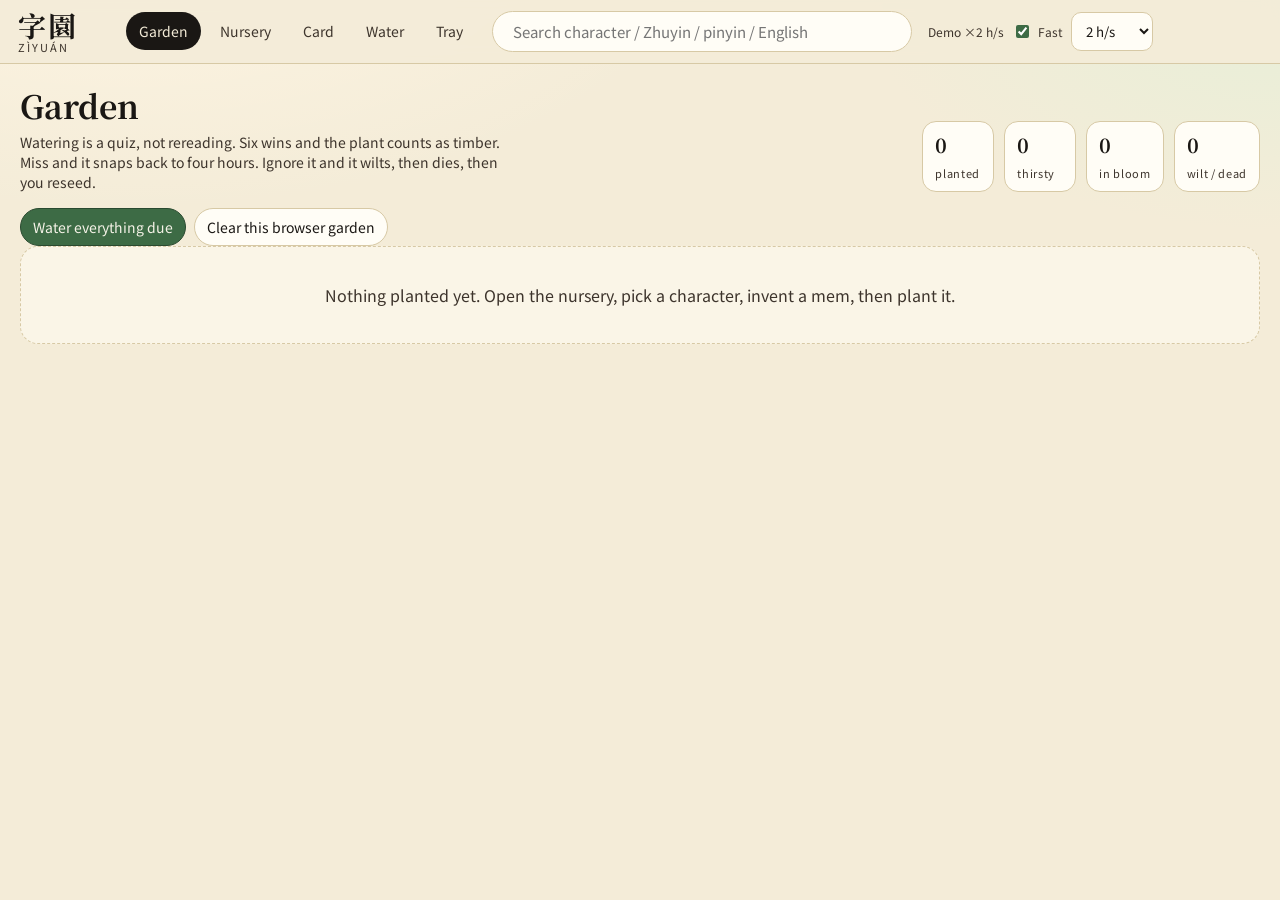
==== garden.html @ e7fdaecd "English landing sea of pots; plot 1 full; garden UI in English" ====
<!DOCTYPE html>
<html lang="en">
<head>
  <meta charset="utf-8" />
  <meta name="viewport" content="width=device-width, initial-scale=1" />
  <title>Zìyuán — Garden</title>
  <link rel="preconnect" href="https://fonts.googleapis.com" />
  <link rel="preconnect" href="https://fonts.gstatic.com" crossorigin />
  <link href="https://fonts.googleapis.com/css2?family=Noto+Sans+TC:wght@400;500;700&family=Noto+Serif+TC:wght@500;700&display=swap" rel="stylesheet" />
  <link rel="stylesheet" href="styles.css" />
</head>
<body>
  <div class="app">
    <header class="topbar">
      <a class="brand" href="index.html" style="text-decoration:none;color:inherit">
        <b>字園</b>
        <span>ZÌYUÁN</span>
      </a>
      <nav class="nav">
        <button data-view="garden" class="active">Garden</button>
        <button data-view="nursery">Nursery</button>
        <button data-view="profile">Card</button>
        <button data-view="water">Water</button>
        <button data-view="lesson">Tray</button>
      </nav>
      <div class="search">
        <input id="q" placeholder="Search character / Zhuyin / pinyin / English" />
      </div>
      <div class="clockbox">
        <span id="demo-flag">Demo clock</span>
        <label class="chk"><input type="checkbox" id="demo-toggle" checked /> Fast</label>
        <select id="demo-rate">
          <option value="0.5">0.5 h/s</option>
          <option value="2" selected>2 h/s</option>
          <option value="12">12 h/s</option>
          <option value="72">3 d/s</option>
        </select>
      </div>
    </header>
    <main>
      <section class="view on" data-view="garden">
        <div class="hero">
          <div>
            <h1>Garden</h1>
            <p>Watering is a quiz, not rereading. Six wins and the plant counts as timber. Miss and it snaps back to four hours. Ignore it and it wilts, then dies, then you reseed.</p>
          </div>
          <div class="stats">
            <div class="stat"><b id="g-planted">0</b><span>planted</span></div>
            <div class="stat"><b id="g-due">0</b><span>thirsty</span></div>
            <div class="stat"><b id="g-bloom">0</b><span>in bloom</span></div>
            <div class="stat"><b id="g-wilt">0</b><span>wilt / dead</span></div>
          </div>
        </div>
        <div class="actions">
          <button class="btn" id="water-all">Water everything due</button>
          <button class="btn ghost" id="clear-garden">Clear this browser garden</button>
        </div>
        <div class="pots" id="garden-pots"></div>
      </section>

      <section class="view" data-view="nursery">
        <div class="hero">
          <div>
            <h1>Nursery</h1>
            <p>Plot 1 is the open database: 1,200 street-and-screen characters, ordered by Taiwan text frequency. Plots 2–5 stay locked.</p>
          </div>
          <div class="stat"><b id="n-count">0</b><span>visible seeds</span></div>
        </div>
        <div class="beds">
          <button data-lv="1" class="on">Plot 1 · Street 1–1200</button>
          <button data-lv="2" class="locked" disabled>Plot 2 · soon</button>
          <button data-lv="3" class="locked" disabled>Plot 3 · soon</button>
          <button data-lv="4" class="locked" disabled>Plot 4 · soon</button>
          <button data-lv="5" class="locked" disabled>Plot 5 · soon</button>
        </div>
        <div class="settings-row">
          <label class="chk"><input type="checkbox" id="adult-toggle" /> Adult mems</label>
          <label class="chk"><input type="checkbox" id="pinyin-toggle" /> Show pinyin</label>
          <span class="pager">
            <button class="btn ghost" id="prev-page">Prev</button>
            <span id="n-page">1</span>
            <button class="btn ghost" id="next-page">Next</button>
          </span>
        </div>
        <div class="catalog-grid" id="catalog-grid"></div>
      </section>

      <section class="view" data-view="profile">
        <div class="lookup">
          <div class="lookup-bar">
            <div>
              <div class="kicker">Dictionary</div>
              <h1 class="lookup-title">Lookup</h1>
            </div>
            <label class="chk rich-toggle">
              <input type="checkbox" id="rich-toggle" />
              Full pot
            </label>
          </div>
          <div class="flip-wrap" id="flip-wrap">
            <div class="flip-card" id="flip-card">
              <div class="flip-face flip-front">
                <div class="tian replay" id="tian"><div class="big" id="p-glyph">字</div></div>
                <div class="lookup-zy" id="p-zy"></div>
              </div>
              <div class="flip-face flip-back">
                <div class="en-card">
                  <div class="kicker">English</div>
                  <p id="p-en-short">—</p>
                </div>
              </div>
            </div>
          </div>
          <div class="lookup-actions">
            <button class="btn" id="btn-flip">Flip · English</button>
            <button class="btn ghost" id="btn-speak-f">Female</button>
            <button class="btn ghost" id="btn-speak-m">Male</button>
            <button class="btn ghost" id="btn-replay">Replay brush</button>
          </div>
        </div>
        <div class="dossier" id="rich-panel" hidden>
          <div class="glyph-stage compact">
            <div class="meta-row">
              <span class="chip lv" id="p-rank">#</span>
              <span class="chip" id="p-stk"></span>
              <span class="chip" id="p-stage"></span>
            </div>
            <div class="actions">
              <button class="btn" id="btn-seed">Plant in garden</button>
              <button class="btn ghost" id="btn-tray">Add to tray</button>
            </div>
          </div>
          <div class="panel">
            <h2>Ledger</h2>
            <p class="lead" id="p-hook"></p>
            <div class="meta-row" id="p-stone-chips"></div>
            <p class="lead" id="p-weather"></p>
            <h2>Gloss</h2>
            <p class="lead" id="p-en"></p>
            <p class="lead" id="p-tw" style="display:none"></p>
            <div class="readings" id="p-readings"></div>
            <div class="meta-row"><span id="p-py"></span></div>
            <h2>Taiwan words</h2>
            <div class="words" id="p-words"></div>
            <h2>Lookalikes</h2>
            <div class="meta-row" id="p-look"></div>
            <h2>Mem</h2>
            <p class="lead">You pick one before the first planting. Dumber is better.</p>
            <div class="mems" id="p-mems"></div>
            <textarea id="new-mem" rows="2" placeholder="Invent one"></textarea>
            <div class="actions">
              <label class="chk"><input type="checkbox" id="mem-adult" /> Adult</label>
              <button class="btn" id="btn-add-mem">Use this</button>
            </div>
            <h2>Private notes</h2>
            <textarea id="p-notes" rows="3" placeholder="Stays on this browser"></textarea>
          </div>
        </div>
      </section>

      <section class="view" data-view="water">
        <div class="hero">
          <div>
            <h1>Water</h1>
            <p>Only thirsty and wilted pots. Character → meaning, or Zhuyin → character. A miss resets to four hours.</p>
          </div>
          <div class="stat"><b id="w-due">0</b><span>thirsty</span></div>
        </div>
        <div id="quiz-wrap"></div>
      </section>

      <section class="view" data-view="lesson">
        <div class="hero">
          <div>
            <h1>Tray</h1>
            <p>A holding tray. Graded beds come later.</p>
          </div>
          <div class="stat"><b id="tray-count">0</b><span>on the tray</span></div>
        </div>
        <div class="tray" id="tray"></div>
        <p class="footer-note" id="lesson-note"></p>
      </section>
    </main>
  </div>
  <div class="toast" id="toast"></div>
  <script src="catalog-1.js"></script>
  <script src="catalog-2.js"></script>
  <script src="catalog-3.js"></script>
  <script src="app.js"></script>
</body>
</html>
---- styles.css ----
:root {
  --ink: #1a1714;
  --ink-soft: #3d342c;
  --paper: #f4ecd8;
  --paper-2: #efe4c8;
  --rule: #d7c9a5;
  --moss: #3d6b45;
  --moss-2: #2a4a30;
  --leaf: #7cae62;
  --bud: #c45c6a;
  --pot: #b5683a;
  --pot-dark: #7a3e22;
  --gold: #c9a227;
  --thirst: #c4843a;
  --wilt: #8a6a4a;
  --dead: #5a5148;
  --warn: #a33b2c;
  --chip-tw: #2f5d50;
  --chip-cn: #6b4a3a;
  --shadow: 0 10px 28px rgba(40, 28, 12, .12);
  --serif: "Noto Serif TC", "I.Ming", "PMingLiU", serif;
  --sans: "Noto Sans TC", "PingFang TC", "Heiti TC", sans-serif;
  --mono: "Noto Sans TC", sans-serif;
}

* { box-sizing: border-box; }
html, body { margin: 0; height: 100%; }
body {
  font-family: var(--sans);
  background:
    radial-gradient(1200px 600px at 10% -10%, #fff6e4 0%, transparent 50%),
    radial-gradient(900px 500px at 100% 0%, #e7efd8 0%, transparent 46%),
    var(--paper);
  color: var(--ink);
  min-height: 100%;
}

.app { display: flex; flex-direction: column; min-height: 100%; }

.topbar {
  display: flex; align-items: center; gap: 16px;
  padding: 10px 18px;
  border-bottom: 1px solid var(--rule);
  background: rgba(244, 236, 216, .92);
  backdrop-filter: blur(8px);
  position: sticky; top: 0; z-index: 20;
}
.brand { display: flex; flex-direction: column; line-height: 1.1; min-width: 92px; }
.brand b { font-family: var(--serif); font-size: 28px; font-weight: 700; letter-spacing: .08em; }
.brand span { font-size: 11px; color: var(--ink-soft); letter-spacing: .18em; }
.nav { display: flex; gap: 6px; flex-wrap: wrap; }
.nav button, .iconbtn, .btn {
  font-family: var(--sans);
  border: 1px solid transparent;
  background: transparent;
  color: var(--ink-soft);
  padding: 8px 12px;
  border-radius: 999px;
  cursor: pointer;
  font-size: 14px;
}
.nav button.active {
  background: var(--ink);
  color: var(--paper);
}
.btn {
  background: var(--moss);
  color: #f6f3e8;
  border-color: var(--moss-2);
}
.btn.ghost { background: #fffdf6; color: var(--ink); border-color: var(--rule); }
.btn.warn { background: var(--warn); border-color: #7a2418; }
.btn:disabled { opacity: .45; cursor: not-allowed; }
.iconbtn { padding: 6px 8px; }
.grow { flex: 1; }
.search {
  flex: 1; min-width: 160px; max-width: 420px;
  display: flex; align-items: center;
  background: #fffdf6;
  border: 1px solid var(--rule);
  border-radius: 999px;
  padding: 0 12px;
}
.search input {
  width: 100%; border: 0; background: transparent;
  padding: 9px 8px; font: 15px var(--sans); outline: none; color: var(--ink);
}
.clockbox { font-size: 12px; color: var(--ink-soft); display: flex; align-items: center; gap: 8px; }
.clockbox select, .clockbox input[type=checkbox] { accent-color: var(--moss); }
select, textarea {
  font-family: var(--sans);
  border: 1px solid var(--rule);
  background: #fffdf6;
  border-radius: 10px;
  padding: 8px 10px;
  color: var(--ink);
}

main { flex: 1; padding: 18px 20px 88px; max-width: 1280px; margin: 0 auto; width: 100%; }
.view { display: none; }
.view.on { display: block; }

.hero {
  display: flex; justify-content: space-between; gap: 16px; align-items: flex-end;
  margin-bottom: 16px;
}
.hero h1 { font-family: var(--serif); font-weight: 700; font-size: 32px; margin: 0; }
.hero p { margin: 4px 0 0; color: var(--ink-soft); font-size: 14px; max-width: 62ch; }
.stats { display: flex; gap: 10px; flex-wrap: wrap; }
.stat {
  background: #fffdf6; border: 1px solid var(--rule); border-radius: 14px;
  padding: 8px 12px; min-width: 72px;
}
.stat b { display: block; font-family: var(--serif); font-size: 20px; }
.stat span { font-size: 11px; color: var(--ink-soft); letter-spacing: .06em; }

.beds { display: flex; gap: 8px; flex-wrap: wrap; margin: 8px 0 16px; }
.beds button {
  border: 1px solid var(--rule); background: #fffdf6; border-radius: 999px;
  padding: 6px 12px; cursor: pointer; font-family: var(--sans); color: var(--ink-soft);
}
.beds button.on { background: var(--ink); color: var(--paper); }

.pots {
  display: grid;
  grid-template-columns: repeat(auto-fill, minmax(118px, 1fr));
  gap: 14px;
}
.pot {
  background: #fffdf6;
  border: 1px solid var(--rule);
  border-radius: 18px;
  padding: 10px 8px 12px;
  text-align: center;
  cursor: pointer;
  box-shadow: var(--shadow);
  position: relative;
  transition: transform .15s ease;
}
.pot:hover { transform: translateY(-2px); }
.pot .glyph {
  font-family: var(--serif);
  font-size: 46px;
  line-height: 1.15;
  font-weight: 600;
}
.pot .zy { font-size: 13px; color: var(--moss-2); letter-spacing: .04em; min-height: 18px; }
.pot .stage { font-size: 11px; color: var(--ink-soft); margin-top: 4px; }
.pot .due { position: absolute; top: 8px; right: 8px; width: 8px; height: 8px; border-radius: 50%; }
.pot.seed .glyph { color: #6b5a3a; }
.pot.sprout .glyph { color: #4d7a3e; }
.pot.leaf .glyph { color: var(--moss); }
.pot.bud .glyph { color: #8a3d4a; }
.pot.bloom .glyph { color: var(--ink); }
.pot.thirsty { outline: 2px solid var(--thirst); }
.pot.wilt { filter: saturate(.5); }
.pot.dead { opacity: .55; filter: grayscale(.7); }
.plant-emoji { font-size: 16px; height: 20px; }

.empty {
  border: 1px dashed var(--rule);
  border-radius: 18px;
  padding: 36px 20px;
  text-align: center;
  color: var(--ink-soft);
  background: rgba(255,253,246,.5);
}

.catalog-grid {
  display: grid;
  grid-template-columns: repeat(auto-fill, minmax(92px, 1fr));
  gap: 8px;
}
.tile {
  background: #fffdf6;
  border: 1px solid var(--rule);
  border-radius: 14px;
  padding: 8px 4px 10px;
  text-align: center;
  cursor: pointer;
}
.tile .g { font-family: var(--serif); font-size: 34px; line-height: 1.1; }
.tile .m { font-size: 10px; color: var(--ink-soft); }
.tile .r { font-size: 10px; color: var(--gold); }
.tile.planted { box-shadow: inset 0 0 0 2px var(--leaf); }
.tile .twdot { color: var(--chip-tw); font-size: 10px; }

.pager { display: flex; gap: 8px; align-items: center; margin: 14px 0; color: var(--ink-soft); font-size: 13px; }

.lookup { max-width: 480px; margin: 0 auto 28px; }
.lookup-bar { display: flex; justify-content: space-between; align-items: flex-end; gap: 12px; margin-bottom: 14px; }
.lookup-title { font-family: var(--serif); font-size: 28px; margin: 0; }
.kicker { letter-spacing: .16em; font-size: 11px; color: var(--ink-soft); text-transform: uppercase; }
.lookup-zy { text-align: center; font-size: 28px; letter-spacing: .12em; margin-top: 12px; color: var(--moss-2); min-height: 36px; }
.lookup-actions { display: flex; flex-wrap: wrap; gap: 8px; margin-top: 14px; justify-content: center; }
.lookup .note { text-align: center; font-size: 12px; color: var(--ink-soft); }

.flip-wrap { perspective: 1200px; }
.flip-card {
  position: relative;
  transform-style: preserve-3d;
  transition: transform .55s cubic-bezier(.2,.7,.2,1);
}
.flip-card.flipped { transform: rotateY(180deg); }
.flip-face { backface-visibility: hidden; -webkit-backface-visibility: hidden; }
.flip-back {
  position: absolute; inset: 0;
  transform: rotateY(180deg);
  display: grid; place-items: center;
  background: #fffdf6;
  border: 1px solid var(--rule);
  border-radius: 22px;
  padding: 24px;
}
.en-card { text-align: center; max-width: 28ch; }
.en-card p { font-family: "Noto Serif TC", serif; font-size: 26px; line-height: 1.35; margin: 8px 0 0; }
.rich-toggle { background: #fffdf6; border: 1px solid var(--rule); border-radius: 999px; padding: 6px 12px; }

.dossier { display: grid; grid-template-columns: 280px 1fr; gap: 22px; }
.dossier[hidden] { display: none !important; }
@media (max-width: 840px) { .dossier { grid-template-columns: 1fr; } }
.glyph-stage.compact { padding-top: 8px; }

.glyph-stage {
  background: #fffdf6;
  border: 1px solid var(--rule);
  border-radius: 22px;
  padding: 18px;
  box-shadow: var(--shadow);
}
.tian[data-color="ink"] { box-shadow: inset 0 0 0 3px #1a1714; }
.tian[data-color="moss"] { box-shadow: inset 0 0 0 3px #3d6b45; }
.tian[data-color="kiln"] { box-shadow: inset 0 0 0 3px #b5683a; }
.tian[data-color="jade"] { box-shadow: inset 0 0 0 3px #2f5d50; }
.tian[data-color="night"] { box-shadow: inset 0 0 0 3px #243a55; }
.tian[data-color="bone"] { box-shadow: inset 0 0 0 3px #8a6a4a; }
.tian[data-color="gold"] { box-shadow: inset 0 0 0 3px #c9a227; }
.tian {
  width: 100%;
  aspect-ratio: 1;
  border: 2px solid #c9b894;
  background:
    linear-gradient(#e6d7b0, #e6d7b0) center/100% 1px no-repeat,
    linear-gradient(#e6d7b0, #e6d7b0) center/1px 100% no-repeat,
    #faf6ea;
  display: grid; place-items: center;
  position: relative;
  overflow: hidden;
}
.tian .big {
  font-family: var(--serif);
  font-size: min(42vw, 220px);
  font-weight: 600;
  line-height: 1;
  animation: brushIn 1.1s ease both;
}
@keyframes brushIn {
  from { clip-path: inset(0 100% 0 0); filter: blur(2px); opacity: .2; }
  to { clip-path: inset(0 0 0 0); filter: blur(0); opacity: 1; }
}
.tian.replay .big { animation: none; }
.tian.replay .big { animation: brushIn 1.1s ease both; }

.meta-row { display: flex; gap: 8px; flex-wrap: wrap; margin-top: 12px; align-items: center; }
.chip {
  font-size: 12px; border-radius: 999px; padding: 3px 9px;
  background: #efe6cf; color: var(--ink-soft);
}
.chip.tw { background: #d7efe4; color: var(--chip-tw); }
.chip.cn { background: #f3e0d6; color: var(--chip-cn); }
.chip.lv { background: var(--ink); color: var(--paper); }

.actions { display: flex; gap: 8px; flex-wrap: wrap; margin-top: 14px; }

.panel h2 { font-family: var(--serif); font-size: 22px; margin: 0 0 8px; }
.panel p.lead { margin: 0 0 12px; color: var(--ink-soft); }
.readings { display: flex; gap: 8px; flex-wrap: wrap; margin-bottom: 10px; }
.rd {
  border: 1px solid var(--rule); border-radius: 12px; padding: 8px 10px; background: #fffdf6;
}
.rd b { display: block; font-size: 18px; }
.rd span { font-size: 12px; color: var(--ink-soft); }
.words { display: flex; flex-direction: column; gap: 8px; }
.word {
  display: grid; grid-template-columns: auto 1fr auto; gap: 10px; align-items: center;
  background: #fffdf6; border: 1px solid var(--rule); border-radius: 12px; padding: 8px 12px;
}
.word .ww { font-family: var(--serif); font-size: 22px; }
.word .we { font-size: 13px; color: var(--ink-soft); }

.mems { display: flex; flex-direction: column; gap: 10px; margin-top: 8px; }
.mem {
  border: 1px solid var(--rule); background: #fffdf6; border-radius: 14px; padding: 10px 12px;
}
.mem.adult { border-color: #e2b4ad; background: #fff6f3; }
.mem .row { display: flex; justify-content: space-between; gap: 8px; align-items: center; }
.votes { display: flex; gap: 6px; align-items: center; }
.votes button { border: 0; background: #efe6cf; border-radius: 8px; cursor: pointer; padding: 2px 8px; }

.quiz {
  max-width: 560px; margin: 24px auto; text-align: center;
}
.quiz .prompt {
  font-family: var(--serif); font-size: 88px; line-height: 1.1; margin: 10px 0;
}
.quiz .sub { color: var(--ink-soft); margin-bottom: 16px; }
.choices { display: grid; gap: 10px; }
.choices button {
  font-family: var(--sans); font-size: 18px; padding: 14px;
  border-radius: 14px; border: 1px solid var(--rule); background: #fffdf6; cursor: pointer;
}
.choices button.good { background: #d7efe4; border-color: var(--moss); }
.choices button.bad { background: #f3e0d6; border-color: var(--warn); }
.feedback { min-height: 28px; margin: 10px 0; font-size: 15px; }

.tray { display: flex; flex-wrap: wrap; gap: 8px; min-height: 72px;
  border: 1px dashed var(--rule); border-radius: 16px; padding: 12px; background: #fffdf6; }
.tray .chip-z {
  font-family: var(--serif); font-size: 28px; padding: 4px 10px;
  border: 1px solid var(--rule); border-radius: 12px; cursor: pointer; background: #faf6ea;
}

.footer-note {
  margin-top: 28px; font-size: 12px; color: var(--ink-soft); line-height: 1.55; max-width: 80ch;
}

.toast {
  position: fixed; bottom: 18px; left: 50%; transform: translateX(-50%);
  background: var(--ink); color: var(--paper); padding: 10px 16px; border-radius: 999px;
  font-size: 14px; display: none; z-index: 40;
}
.toast.on { display: block; }

.settings-row { display: flex; gap: 16px; flex-wrap: wrap; align-items: center; margin: 8px 0 16px; font-size: 14px; }
label.chk { display: flex; gap: 6px; align-items: center; cursor: pointer; }

.beds button.locked { opacity: .45; cursor: not-allowed; }

body.land { overflow-x: hidden; min-height: 100vh; }
.sea { position: fixed; inset: 0; z-index: 0; pointer-events: none; }
.float-pot {
  position: absolute;
  width: 64px; height: 78px;
  display: grid; place-items: center;
  font-family: var(--serif); font-size: 28px; font-weight: 700;
  background:
    radial-gradient(circle at 50% 18%, #fff8e8 0 18%, transparent 19%),
    linear-gradient(#efe0b8, #c9a56a 62%, #8a5a32 63%, #6b3f22);
  border-radius: 18px 18px 22px 22px;
  box-shadow: 0 10px 18px rgba(40,28,12,.18);
  transform: scale(var(--s, 1));
  animation: drift 14s ease-in-out infinite;
  color: var(--ink);
  pointer-events: auto;
  text-decoration: none;
}
.float-pot.gold { box-shadow: 0 0 0 2px #c9a227, 0 10px 18px rgba(40,28,12,.18); }
@keyframes drift {
  0%,100% { translate: 0 0; }
  50% { translate: 8px -14px; }
}
.land-top {
  position: relative; z-index: 2;
  display: flex; justify-content: space-between; align-items: center;
  padding: 16px 22px;
}
.land-hero {
  position: relative; z-index: 2;
  max-width: 760px; margin: 6vh auto 80px; padding: 0 20px;
}
.land-hero h1 {
  font-family: var(--serif); font-size: clamp(42px, 8vw, 72px);
  margin: 8px 0 10px; line-height: 1.02;
}
.land-hero .deck {
  font-family: "Source Serif 4", "Noto Serif TC", serif;
  font-size: 20px; color: var(--ink-soft); max-width: 38em;
}
.plots { display: grid; gap: 10px; margin-top: 28px; }
.plot-card {
  display: grid; grid-template-columns: 56px 1fr auto; gap: 14px; align-items: center;
  background: rgba(255,253,246,.92); border: 1px solid var(--rule);
  border-radius: 18px; padding: 12px 14px; text-decoration: none; color: inherit;
  font: inherit; text-align: left; cursor: pointer; box-shadow: var(--shadow);
}
.plot-card.locked { opacity: .62; }
.plot-pot {
  width: 52px; height: 58px; border-radius: 14px;
  display: grid; place-items: center;
  font-family: var(--serif); font-size: 26px;
  background: #faf6ea; border: 1px solid var(--rule);
}
.plot-pot.dim { filter: grayscale(.4); opacity: .7; }
.plot-name { font-weight: 700; }
.plot-meta { font-size: 13px; color: var(--ink-soft); }
.plot-go { font-size: 13px; letter-spacing: .08em; text-transform: uppercase; color: var(--moss-2); }
.plot-card.shake { animation: shake .4s ease; }
@keyframes shake { 25% { transform: translateX(-4px); } 75% { transform: translateX(4px); } }
.land-note { min-height: 24px; color: var(--warn); font-size: 14px; }
@media (max-width: 640px) {
  .float-pot { width: 48px; height: 60px; font-size: 22px; }
  .plot-card { grid-template-columns: 48px 1fr; }
  .plot-go { display: none; }
}
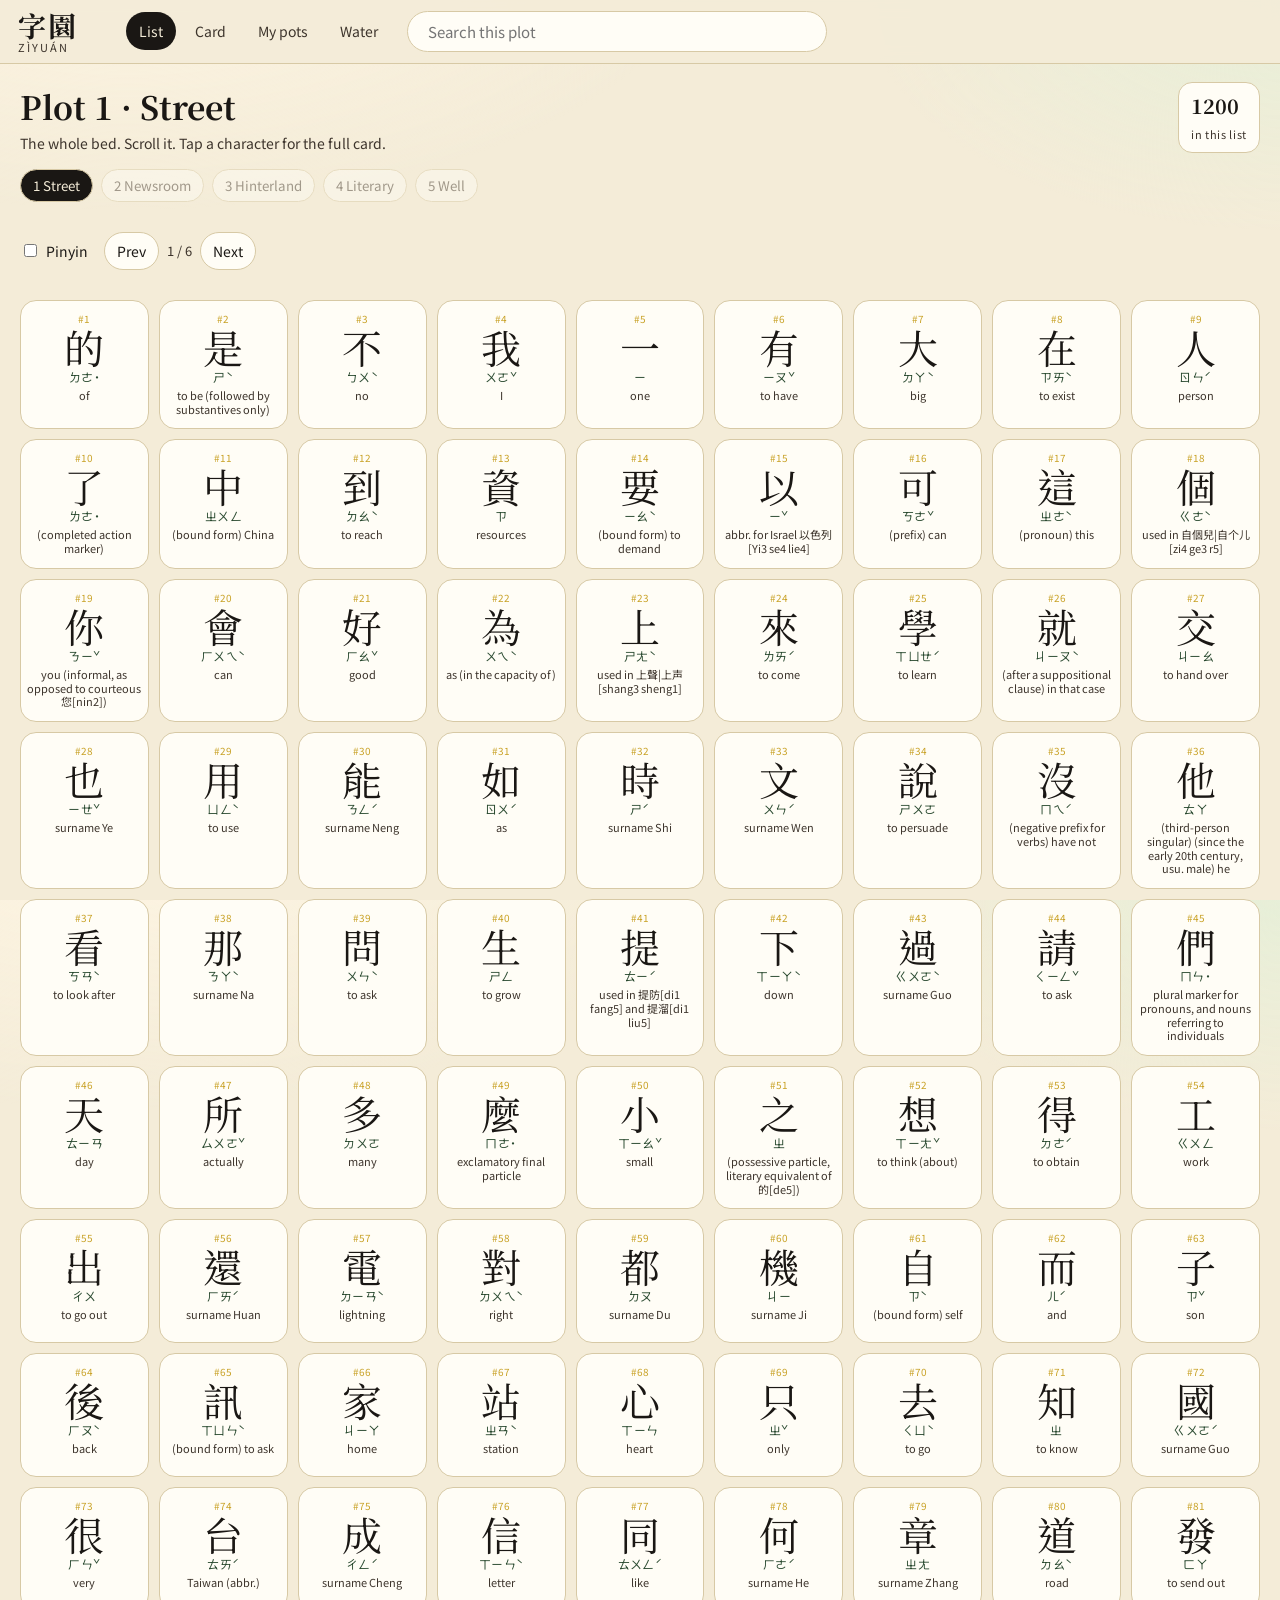
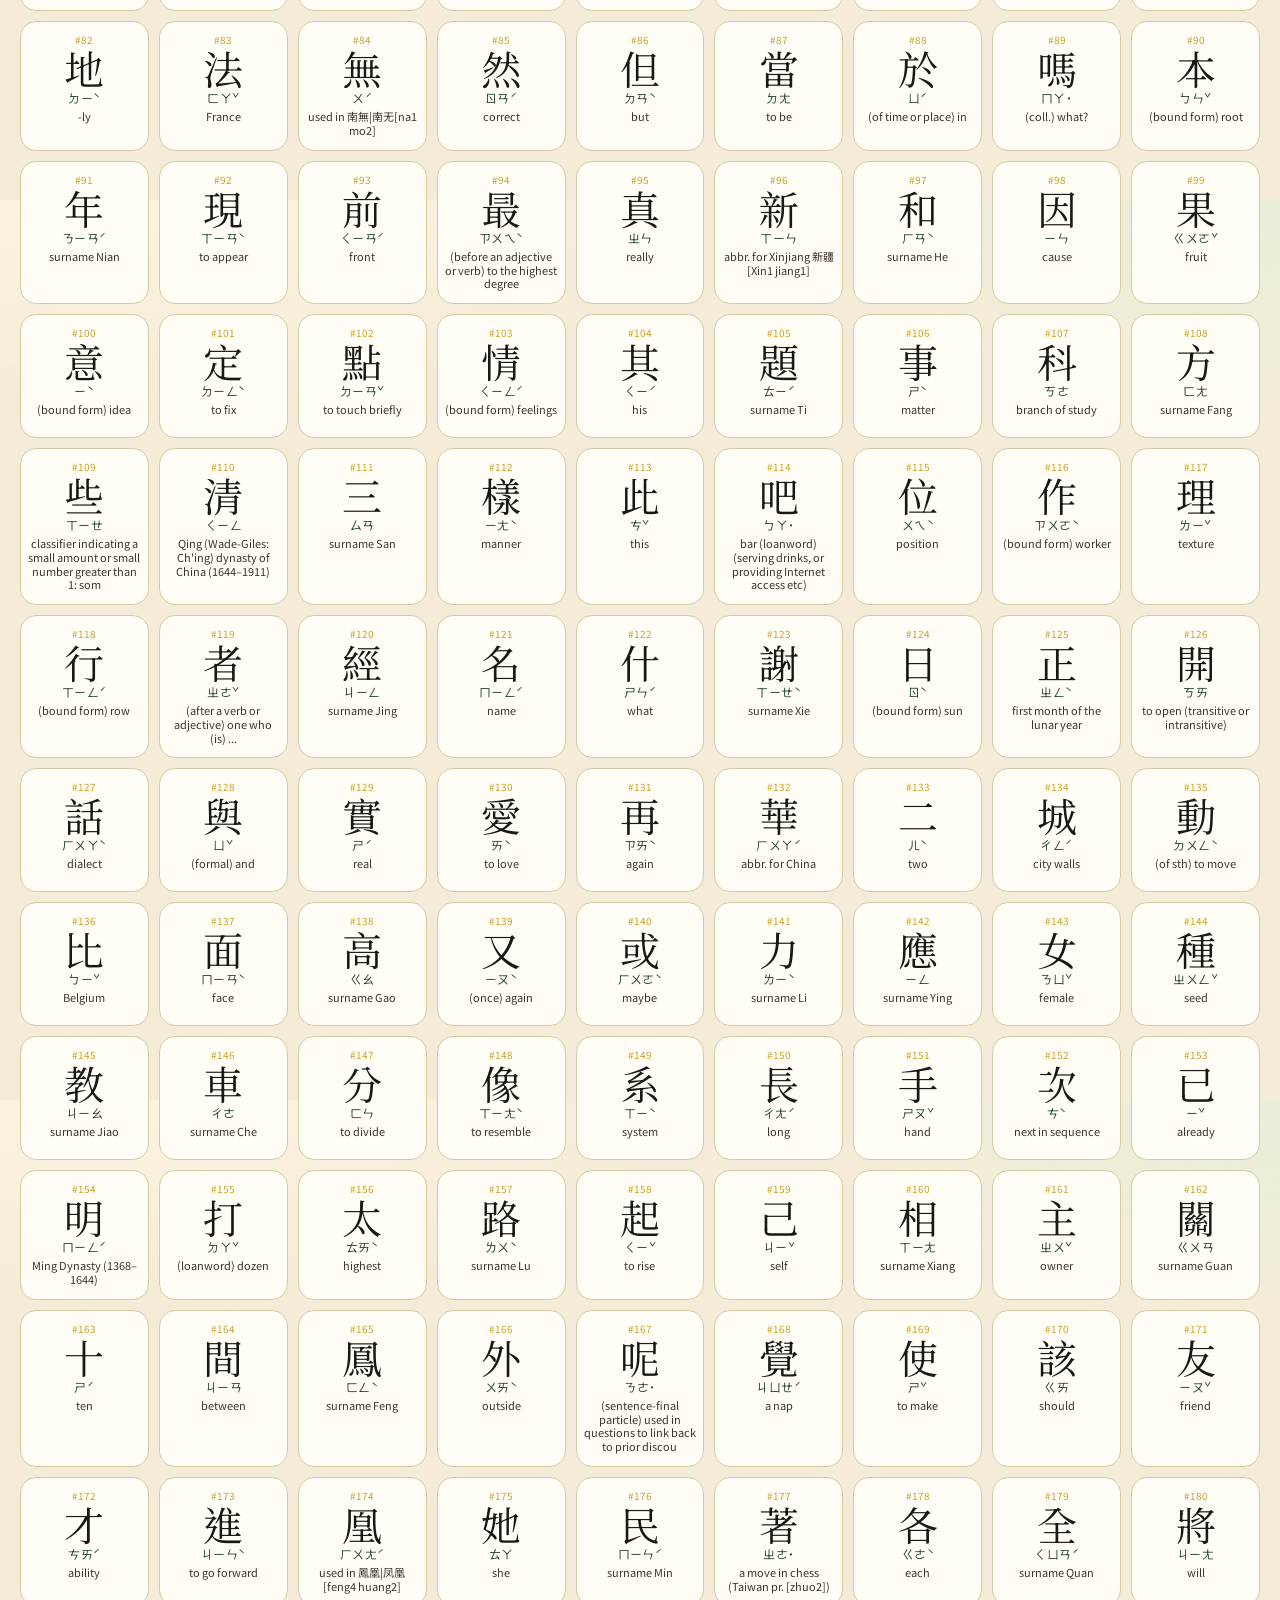
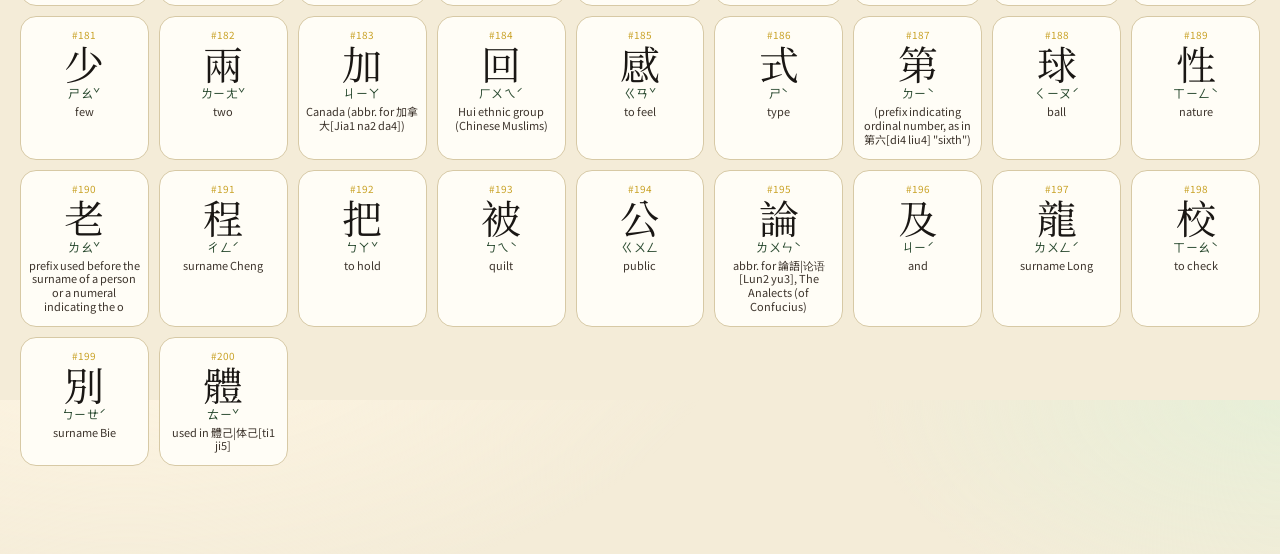
==== commit 5c79cb14: "Plot picker then full list; tap a character for the complete card" ====
--- a/garden.html
+++ b/garden.html
@@ -3,7 +3,7 @@
 <head>
   <meta charset="utf-8" />
   <meta name="viewport" content="width=device-width, initial-scale=1" />
-  <title>Zìyuán — Garden</title>
+  <title>Zìyuán — Plot list</title>
   <link rel="preconnect" href="https://fonts.googleapis.com" />
   <link rel="preconnect" href="https://fonts.gstatic.com" crossorigin />
   <link href="https://fonts.googleapis.com/css2?family=Noto+Sans+TC:wght@400;500;700&family=Noto+Serif+TC:wght@500;700&display=swap" rel="stylesheet" />
@@ -12,173 +12,151 @@
 <body>
   <div class="app">
     <header class="topbar">
-      <a class="brand" href="index.html" style="text-decoration:none;color:inherit">
+      <a class="brand" href="index.html">
         <b>字園</b>
         <span>ZÌYUÁN</span>
       </a>
       <nav class="nav">
-        <button data-view="garden" class="active">Garden</button>
-        <button data-view="nursery">Nursery</button>
+        <button data-view="nursery" class="active">List</button>
         <button data-view="profile">Card</button>
+        <button data-view="garden">My pots</button>
         <button data-view="water">Water</button>
-        <button data-view="lesson">Tray</button>
       </nav>
       <div class="search">
-        <input id="q" placeholder="Search character / Zhuyin / pinyin / English" />
-      </div>
-      <div class="clockbox">
-        <span id="demo-flag">Demo clock</span>
-        <label class="chk"><input type="checkbox" id="demo-toggle" checked /> Fast</label>
-        <select id="demo-rate">
-          <option value="0.5">0.5 h/s</option>
-          <option value="2" selected>2 h/s</option>
-          <option value="12">12 h/s</option>
-          <option value="72">3 d/s</option>
-        </select>
+        <input id="q" placeholder="Search this plot" />
       </div>
     </header>
     <main>
-      <section class="view on" data-view="garden">
+      <section class="view on" data-view="nursery">
         <div class="hero">
           <div>
-            <h1>Garden</h1>
-            <p>Watering is a quiz, not rereading. Six wins and the plant counts as timber. Miss and it snaps back to four hours. Ignore it and it wilts, then dies, then you reseed.</p>
+            <h1 id="plot-title">Plot 1 · Street</h1>
+            <p>The whole bed. Scroll it. Tap a character for the full card.</p>
           </div>
-          <div class="stats">
-            <div class="stat"><b id="g-planted">0</b><span>planted</span></div>
-            <div class="stat"><b id="g-due">0</b><span>thirsty</span></div>
-            <div class="stat"><b id="g-bloom">0</b><span>in bloom</span></div>
-            <div class="stat"><b id="g-wilt">0</b><span>wilt / dead</span></div>
-          </div>
+          <div class="stat"><b id="n-count">0</b><span>in this list</span></div>
         </div>
-        <div class="actions">
-          <button class="btn" id="water-all">Water everything due</button>
-          <button class="btn ghost" id="clear-garden">Clear this browser garden</button>
-        </div>
-        <div class="pots" id="garden-pots"></div>
-      </section>
-
-      <section class="view" data-view="nursery">
-        <div class="hero">
-          <div>
-            <h1>Nursery</h1>
-            <p>Plot 1 is the open database: 1,200 street-and-screen characters, ordered by Taiwan text frequency. Plots 2–5 stay locked.</p>
-          </div>
-          <div class="stat"><b id="n-count">0</b><span>visible seeds</span></div>
-        </div>
-        <div class="beds">
-          <button data-lv="1" class="on">Plot 1 · Street 1–1200</button>
-          <button data-lv="2" class="locked" disabled>Plot 2 · soon</button>
-          <button data-lv="3" class="locked" disabled>Plot 3 · soon</button>
-          <button data-lv="4" class="locked" disabled>Plot 4 · soon</button>
-          <button data-lv="5" class="locked" disabled>Plot 5 · soon</button>
+        <div class="beds" id="plot-switch">
+          <button data-lv="1" class="on">1 Street</button>
+          <button data-lv="2" class="locked" disabled>2 Newsroom</button>
+          <button data-lv="3" class="locked" disabled>3 Hinterland</button>
+          <button data-lv="4" class="locked" disabled>4 Literary</button>
+          <button data-lv="5" class="locked" disabled>5 Well</button>
         </div>
         <div class="settings-row">
-          <label class="chk"><input type="checkbox" id="adult-toggle" /> Adult mems</label>
-          <label class="chk"><input type="checkbox" id="pinyin-toggle" /> Show pinyin</label>
+          <label class="chk"><input type="checkbox" id="pinyin-toggle" /> Pinyin</label>
           <span class="pager">
             <button class="btn ghost" id="prev-page">Prev</button>
             <span id="n-page">1</span>
             <button class="btn ghost" id="next-page">Next</button>
           </span>
         </div>
-        <div class="catalog-grid" id="catalog-grid"></div>
+        <div class="catalog-grid big" id="catalog-grid"></div>
       </section>
 
       <section class="view" data-view="profile">
-        <div class="lookup">
-          <div class="lookup-bar">
-            <div>
-              <div class="kicker">Dictionary</div>
-              <h1 class="lookup-title">Lookup</h1>
-            </div>
-            <label class="chk rich-toggle">
-              <input type="checkbox" id="rich-toggle" />
-              Full pot
-            </label>
-          </div>
-          <div class="flip-wrap" id="flip-wrap">
-            <div class="flip-card" id="flip-card">
-              <div class="flip-face flip-front">
-                <div class="tian replay" id="tian"><div class="big" id="p-glyph">字</div></div>
-                <div class="lookup-zy" id="p-zy"></div>
-              </div>
-              <div class="flip-face flip-back">
-                <div class="en-card">
-                  <div class="kicker">English</div>
-                  <p id="p-en-short">—</p>
+        <div class="card-wrap">
+          <button class="btn ghost" id="back-list">← Back to list</button>
+          <div class="lookup">
+            <div class="flip-wrap">
+              <div class="flip-card" id="flip-card">
+                <div class="flip-face flip-front">
+                  <div class="tian replay" id="tian"><div class="big" id="p-glyph">字</div></div>
+                  <div class="lookup-zy" id="p-zy"></div>
+                </div>
+                <div class="flip-face flip-back">
+                  <div class="en-card">
+                    <div class="kicker">English</div>
+                    <p id="p-en-short">—</p>
+                  </div>
                 </div>
               </div>
             </div>
+            <div class="lookup-actions">
+              <button class="btn" id="btn-flip">Flip · English</button>
+              <button class="btn ghost" id="btn-speak-f">Female</button>
+              <button class="btn ghost" id="btn-speak-m">Male</button>
+              <button class="btn ghost" id="btn-replay">Replay brush</button>
+            </div>
           </div>
-          <div class="lookup-actions">
-            <button class="btn" id="btn-flip">Flip · English</button>
-            <button class="btn ghost" id="btn-speak-f">Female</button>
-            <button class="btn ghost" id="btn-speak-m">Male</button>
-            <button class="btn ghost" id="btn-replay">Replay brush</button>
+          <div class="dossier always" id="rich-panel">
+            <div class="glyph-stage compact">
+              <div class="meta-row">
+                <span class="chip lv" id="p-rank">#</span>
+                <span class="chip" id="p-stk"></span>
+                <span class="chip" id="p-stage"></span>
+              </div>
+              <div class="actions">
+                <button class="btn" id="btn-seed">Plant in my pots</button>
+                <button class="btn ghost" id="btn-tray" style="display:none">Tray</button>
+              </div>
+            </div>
+            <div class="panel">
+              <h2>What it does</h2>
+              <p class="lead" id="p-hook"></p>
+              <div class="meta-row" id="p-stone-chips"></div>
+              <p class="lead" id="p-weather"></p>
+              <h2>English</h2>
+              <p class="lead" id="p-en"></p>
+              <p class="lead" id="p-tw" style="display:none"></p>
+              <div class="readings" id="p-readings"></div>
+              <div class="meta-row"><span id="p-py"></span></div>
+              <h2>Words on this pot</h2>
+              <div class="words" id="p-words"></div>
+              <h2>Looks like</h2>
+              <div class="meta-row" id="p-look"></div>
+              <h2>Mem</h2>
+              <p class="lead">Needed before the first planting. Short and stupid works.</p>
+              <div class="mems" id="p-mems"></div>
+              <textarea id="new-mem" rows="2" placeholder="Invent one"></textarea>
+              <div class="actions">
+                <label class="chk"><input type="checkbox" id="mem-adult" /> Adult</label>
+                <button class="btn" id="btn-add-mem">Use this</button>
+              </div>
+              <h2>Notes</h2>
+              <textarea id="p-notes" rows="3" placeholder="Only this browser"></textarea>
+            </div>
           </div>
         </div>
-        <div class="dossier" id="rich-panel" hidden>
-          <div class="glyph-stage compact">
-            <div class="meta-row">
-              <span class="chip lv" id="p-rank">#</span>
-              <span class="chip" id="p-stk"></span>
-              <span class="chip" id="p-stage"></span>
-            </div>
-            <div class="actions">
-              <button class="btn" id="btn-seed">Plant in garden</button>
-              <button class="btn ghost" id="btn-tray">Add to tray</button>
-            </div>
+      </section>
+
+      <section class="view" data-view="garden">
+        <div class="hero">
+          <div>
+            <h1>My pots</h1>
+            <p>What you planted from this plot. Watering is a quiz.</p>
           </div>
-          <div class="panel">
-            <h2>Ledger</h2>
-            <p class="lead" id="p-hook"></p>
-            <div class="meta-row" id="p-stone-chips"></div>
-            <p class="lead" id="p-weather"></p>
-            <h2>Gloss</h2>
-            <p class="lead" id="p-en"></p>
-            <p class="lead" id="p-tw" style="display:none"></p>
-            <div class="readings" id="p-readings"></div>
-            <div class="meta-row"><span id="p-py"></span></div>
-            <h2>Taiwan words</h2>
-            <div class="words" id="p-words"></div>
-            <h2>Lookalikes</h2>
-            <div class="meta-row" id="p-look"></div>
-            <h2>Mem</h2>
-            <p class="lead">You pick one before the first planting. Dumber is better.</p>
-            <div class="mems" id="p-mems"></div>
-            <textarea id="new-mem" rows="2" placeholder="Invent one"></textarea>
-            <div class="actions">
-              <label class="chk"><input type="checkbox" id="mem-adult" /> Adult</label>
-              <button class="btn" id="btn-add-mem">Use this</button>
-            </div>
-            <h2>Private notes</h2>
-            <textarea id="p-notes" rows="3" placeholder="Stays on this browser"></textarea>
+          <div class="stats">
+            <div class="stat"><b id="g-planted">0</b><span>planted</span></div>
+            <div class="stat"><b id="g-due">0</b><span>thirsty</span></div>
+            <div class="stat"><b id="g-bloom">0</b><span>bloom</span></div>
+            <div class="stat"><b id="g-wilt">0</b><span>wilt</span></div>
           </div>
         </div>
+        <div class="actions">
+          <button class="btn" id="water-all">Water due pots</button>
+          <button class="btn ghost" id="clear-garden">Clear my pots</button>
+        </div>
+        <div class="clockbox" style="margin:8px 0 16px">
+          <span id="demo-flag">Demo clock</span>
+          <label class="chk"><input type="checkbox" id="demo-toggle" checked /> Fast</label>
+          <select id="demo-rate">
+            <option value="2" selected>2 h/s</option>
+            <option value="12">12 h/s</option>
+            <option value="72">3 d/s</option>
+          </select>
+        </div>
+        <div class="pots" id="garden-pots"></div>
       </section>
 
       <section class="view" data-view="water">
         <div class="hero">
           <div>
             <h1>Water</h1>
-            <p>Only thirsty and wilted pots. Character → meaning, or Zhuyin → character. A miss resets to four hours.</p>
+            <p>Character → meaning, or Zhuyin → character. A miss resets to four hours.</p>
           </div>
           <div class="stat"><b id="w-due">0</b><span>thirsty</span></div>
         </div>
         <div id="quiz-wrap"></div>
-      </section>
-
-      <section class="view" data-view="lesson">
-        <div class="hero">
-          <div>
-            <h1>Tray</h1>
-            <p>A holding tray. Graded beds come later.</p>
-          </div>
-          <div class="stat"><b id="tray-count">0</b><span>on the tray</span></div>
-        </div>
-        <div class="tray" id="tray"></div>
-        <p class="footer-note" id="lesson-note"></p>
       </section>
     </main>
   </div>
--- a/styles.css
+++ b/styles.css
@@ -171,19 +171,29 @@
   grid-template-columns: repeat(auto-fill, minmax(92px, 1fr));
   gap: 8px;
 }
+.catalog-grid.big {
+  grid-template-columns: repeat(auto-fill, minmax(118px, 1fr));
+  gap: 10px;
+}
 .tile {
   background: #fffdf6;
   border: 1px solid var(--rule);
-  border-radius: 14px;
-  padding: 8px 4px 10px;
+  border-radius: 16px;
+  padding: 10px 6px 12px;
   text-align: center;
   cursor: pointer;
-}
-.tile .g { font-family: var(--serif); font-size: 34px; line-height: 1.1; }
-.tile .m { font-size: 10px; color: var(--ink-soft); }
+  min-height: 124px;
+}
+.tile:hover { transform: translateY(-2px); box-shadow: var(--shadow); }
+.tile .g { font-family: var(--serif); font-size: 40px; line-height: 1.05; }
+.tile .m { font-size: 12px; color: var(--moss-2); letter-spacing: .04em; }
 .tile .r { font-size: 10px; color: var(--gold); }
+.tile .gloss { font-size: 11px; color: var(--ink-soft); margin-top: 4px; line-height: 1.25; }
 .tile.planted { box-shadow: inset 0 0 0 2px var(--leaf); }
 .tile .twdot { color: var(--chip-tw); font-size: 10px; }
+.card-wrap { max-width: 980px; margin: 0 auto; }
+.dossier.always { display: grid; }
+a.brand { text-decoration: none; color: inherit; }
 
 .pager { display: flex; gap: 8px; align-items: center; margin: 14px 0; color: var(--ink-soft); font-size: 13px; }
 
